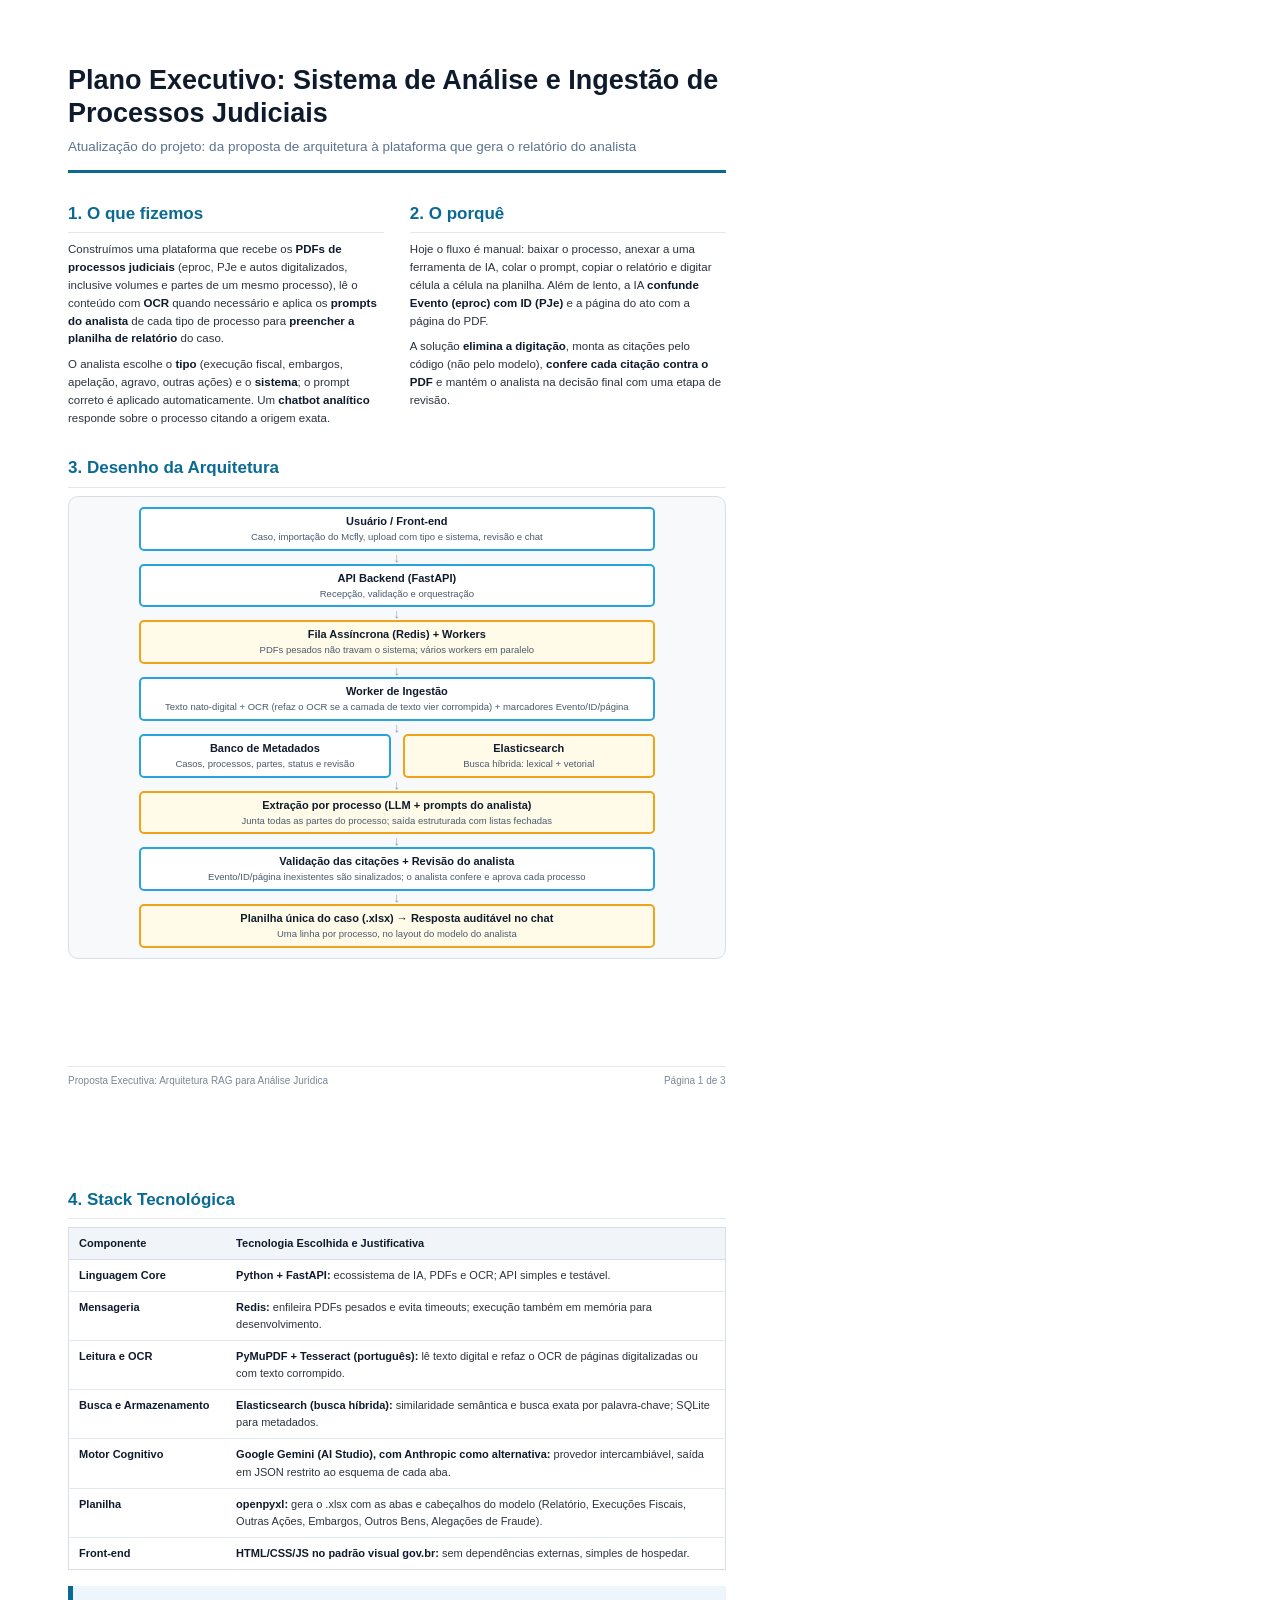
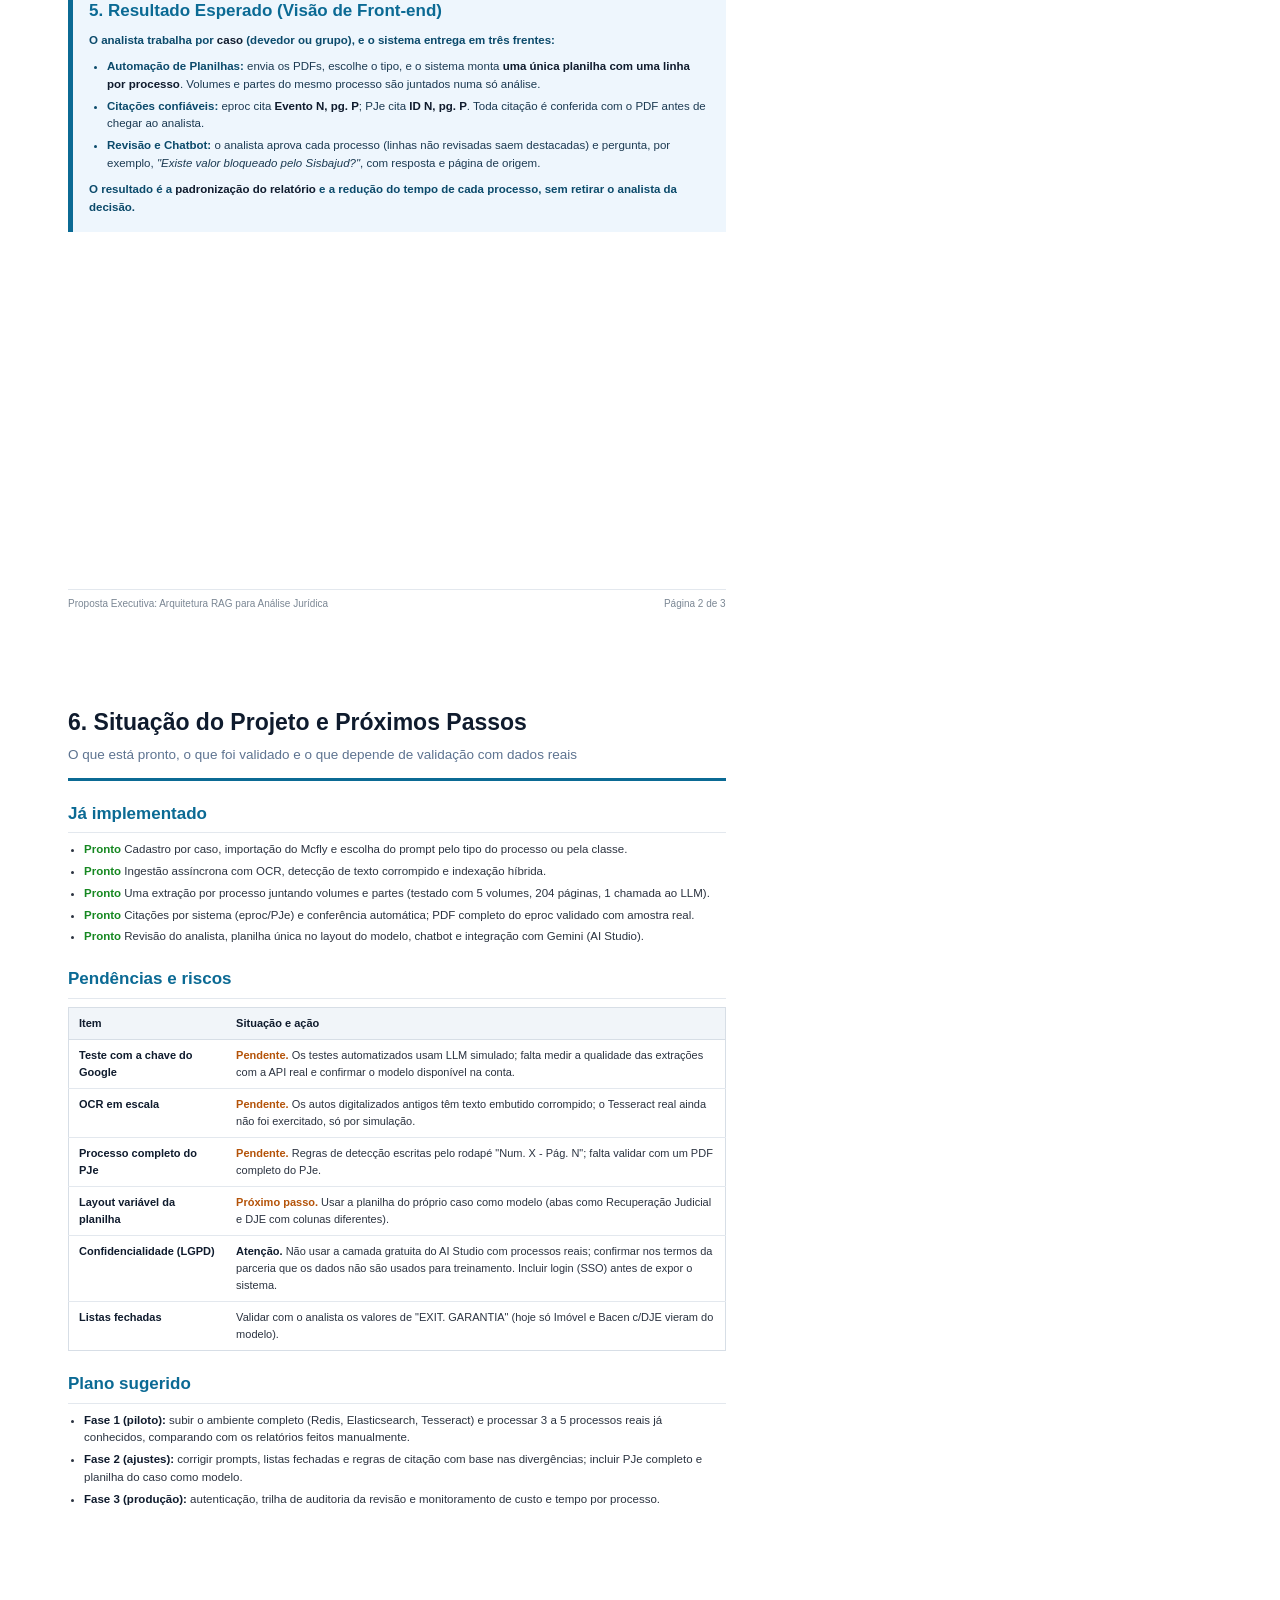
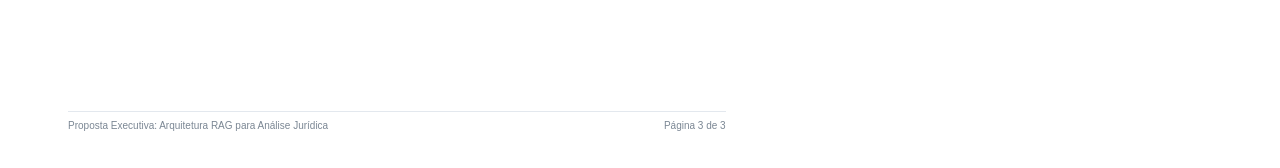
==== docs/apresentacao.html @ 031b1564 "Adiciona apresentação executiva atualizada (PDF e HTML-fonte) Co-Authored-By: Claude Sonnet 5.5 <nor" ====
<!doctype html>
<html lang="pt-BR"><head><meta charset="utf-8"><title>Plano Executivo: Sistema de Análise e Ingestão de Processos Judiciais</title>
<style>
@page{size:A4;margin:0}
*{box-sizing:border-box}
body{margin:0;font-family:Helvetica,Arial,sans-serif;color:#2b3340;font-size:11.5px;line-height:1.55}
.page{width:210mm;height:297mm;padding:17mm 18mm 14mm;position:relative;page-break-after:always;overflow:hidden}
.page:last-child{page-break-after:auto}
h1{font-size:27px;line-height:1.2;color:#0f1b2d;margin:0 0 8px}
.sub{color:#5d7390;font-size:13.5px;margin:0 0 14px;padding-bottom:12px;border-bottom:3px solid #0b6a94}
h2{font-size:17px;color:#0b6a94;margin:20px 0 8px;padding-bottom:5px;border-bottom:1px solid #e3e8ee}
.cols{display:grid;grid-template-columns:1fr 1fr;gap:26px}
.cols h2{margin-top:14px}
p{margin:0 0 8px}
b{color:#0f1b2d}
.diagram{background:#f7f9fb;border:1px solid #d7dee6;border-radius:10px;padding:10px 70px}
.box{border:2px solid #29a3dc;border-radius:5px;background:#fff;text-align:center;padding:4px 10px;font-weight:700;color:#0f1b2d;font-size:11px}
.box small{display:block;font-weight:400;color:#4b5a6d;font-size:9.5px}
.box.y{background:#fffbe8;border-color:#f0a21a}
.arrow{text-align:center;color:#8aa0b6;font-size:13px;line-height:11px;margin:1px 0}
.two{display:grid;grid-template-columns:1fr 1fr;gap:12px}
table{width:100%;border-collapse:collapse;border:1px solid #d7dee6;font-size:11px}
th{background:#f1f5f9;text-align:left;padding:7px 10px;color:#0f1b2d;border-bottom:1px solid #d7dee6}
td{padding:7px 10px;border-top:1px solid #e3e8ee;vertical-align:top}
td:first-child{font-weight:700;color:#0f1b2d;width:24%}
.result{background:#eef6fd;border-left:5px solid #0b6a94;padding:12px 16px 8px;margin-top:16px}
.result h2{border:0;margin:0 0 8px;padding:0}
.result p,.result li{color:#0b4a6b;font-weight:700}
.result ul{margin:4px 0 8px 18px;padding:0}
.result li{margin-bottom:4px}
.result li span{font-weight:400;color:#1c3a52}
.ok{color:#168821;font-weight:700}.wip{color:#b45309;font-weight:700}
ul.t{margin:0 0 8px 16px;padding:0}ul.t li{margin-bottom:4px}
.foot{position:absolute;left:18mm;right:18mm;bottom:9mm;border-top:1px solid #e3e8ee;padding-top:6px;display:flex;justify-content:space-between;color:#7b8794;font-size:10px}
</style></head><body>

<!-- ================= PÁGINA 1 ================= -->
<section class="page">
<h1>Plano Executivo: Sistema de Análise e Ingestão de Processos Judiciais</h1>
<p class="sub">Atualização do projeto: da proposta de arquitetura à plataforma que gera o relatório do analista</p>

<div class="cols">
<div><h2>1. O que fizemos</h2>
<p>Construímos uma plataforma que recebe os <b>PDFs de processos judiciais</b> (eproc, PJe e autos digitalizados, inclusive volumes e partes de um mesmo processo), lê o conteúdo com <b>OCR</b> quando necessário e aplica os <b>prompts do analista</b> de cada tipo de processo para <b>preencher a planilha de relatório</b> do caso.</p>
<p>O analista escolhe o <b>tipo</b> (execução fiscal, embargos, apelação, agravo, outras ações) e o <b>sistema</b>; o prompt correto é aplicado automaticamente. Um <b>chatbot analítico</b> responde sobre o processo citando a origem exata.</p></div>
<div><h2>2. O porquê</h2>
<p>Hoje o fluxo é manual: baixar o processo, anexar a uma ferramenta de IA, colar o prompt, copiar o relatório e digitar célula a célula na planilha. Além de lento, a IA <b>confunde Evento (eproc) com ID (PJe)</b> e a página do ato com a página do PDF.</p>
<p>A solução <b>elimina a digitação</b>, monta as citações pelo código (não pelo modelo), <b>confere cada citação contra o PDF</b> e mantém o analista na decisão final com uma etapa de revisão.</p></div>
</div>

<h2>3. Desenho da Arquitetura</h2>
<div class="diagram">
<div class="box">Usuário / Front-end<small>Caso, importação do Mcfly, upload com tipo e sistema, revisão e chat</small></div><div class="arrow">↓</div>
<div class="box">API Backend (FastAPI)<small>Recepção, validação e orquestração</small></div><div class="arrow">↓</div>
<div class="box y">Fila Assíncrona (Redis) + Workers<small>PDFs pesados não travam o sistema; vários workers em paralelo</small></div><div class="arrow">↓</div>
<div class="box">Worker de Ingestão<small>Texto nato-digital + OCR (refaz o OCR se a camada de texto vier corrompida) + marcadores Evento/ID/página</small></div><div class="arrow">↓</div>
<div class="two">
<div class="box">Banco de Metadados<small>Casos, processos, partes, status e revisão</small></div>
<div class="box y">Elasticsearch<small>Busca híbrida: lexical + vetorial</small></div></div>
<div class="arrow">↓</div>
<div class="box y">Extração por processo (LLM + prompts do analista)<small>Junta todas as partes do processo; saída estruturada com listas fechadas</small></div><div class="arrow">↓</div>
<div class="box">Validação das citações + Revisão do analista<small>Evento/ID/página inexistentes são sinalizados; o analista confere e aprova cada processo</small></div><div class="arrow">↓</div>
<div class="box y">Planilha única do caso (.xlsx) → Resposta auditável no chat<small>Uma linha por processo, no layout do modelo do analista</small></div>
</div>
<div class="foot"><span>Proposta Executiva: Arquitetura RAG para Análise Jurídica</span><span>Página 1 de 3</span></div>
</section>

<!-- ================= PÁGINA 2 ================= -->
<section class="page">
<h2 style="margin-top:0">4. Stack Tecnológica</h2>
<table>
<tr><th>Componente</th><th>Tecnologia Escolhida e Justificativa</th></tr>
<tr><td>Linguagem Core</td><td><b>Python + FastAPI:</b> ecossistema de IA, PDFs e OCR; API simples e testável.</td></tr>
<tr><td>Mensageria</td><td><b>Redis:</b> enfileira PDFs pesados e evita timeouts; execução também em memória para desenvolvimento.</td></tr>
<tr><td>Leitura e OCR</td><td><b>PyMuPDF + Tesseract (português):</b> lê texto digital e refaz o OCR de páginas digitalizadas ou com texto corrompido.</td></tr>
<tr><td>Busca e Armazenamento</td><td><b>Elasticsearch (busca híbrida):</b> similaridade semântica e busca exata por palavra-chave; SQLite para metadados.</td></tr>
<tr><td>Motor Cognitivo</td><td><b>Google Gemini (AI Studio), com Anthropic como alternativa:</b> provedor intercambiável, saída em JSON restrito ao esquema de cada aba.</td></tr>
<tr><td>Planilha</td><td><b>openpyxl:</b> gera o .xlsx com as abas e cabeçalhos do modelo (Relatório, Execuções Fiscais, Outras Ações, Embargos, Outros Bens, Alegações de Fraude).</td></tr>
<tr><td>Front-end</td><td><b>HTML/CSS/JS no padrão visual gov.br:</b> sem dependências externas, simples de hospedar.</td></tr>
</table>

<div class="result">
<h2>5. Resultado Esperado (Visão de Front-end)</h2>
<p>O analista trabalha por <b>caso</b> (devedor ou grupo), e o sistema entrega em três frentes:</p>
<ul>
<li>Automação de Planilhas: <span>envia os PDFs, escolhe o tipo, e o sistema monta <b>uma única planilha com uma linha por processo</b>. Volumes e partes do mesmo processo são juntados numa só análise.</span></li>
<li>Citações confiáveis: <span>eproc cita <b>Evento N, pg. P</b>; PJe cita <b>ID N, pg. P</b>. Toda citação é conferida com o PDF antes de chegar ao analista.</span></li>
<li>Revisão e Chatbot: <span>o analista aprova cada processo (linhas não revisadas saem destacadas) e pergunta, por exemplo, <i>"Existe valor bloqueado pelo Sisbajud?"</i>, com resposta e página de origem.</span></li>
</ul>
<p>O resultado é a <b>padronização do relatório</b> e a redução do tempo de cada processo, sem retirar o analista da decisão.</p>
</div>
<div class="foot"><span>Proposta Executiva: Arquitetura RAG para Análise Jurídica</span><span>Página 2 de 3</span></div>
</section>

<!-- ================= PÁGINA 3 ================= -->
<section class="page">
<h1 style="font-size:23px">6. Situação do Projeto e Próximos Passos</h1>
<p class="sub" style="margin-bottom:6px">O que está pronto, o que foi validado e o que depende de validação com dados reais</p>

<h2>Já implementado</h2>
<ul class="t">
<li><span class="ok">Pronto</span> Cadastro por caso, importação do Mcfly e escolha do prompt pelo tipo do processo ou pela classe.</li>
<li><span class="ok">Pronto</span> Ingestão assíncrona com OCR, detecção de texto corrompido e indexação híbrida.</li>
<li><span class="ok">Pronto</span> Uma extração por processo juntando volumes e partes (testado com 5 volumes, 204 páginas, 1 chamada ao LLM).</li>
<li><span class="ok">Pronto</span> Citações por sistema (eproc/PJe) e conferência automática; PDF completo do eproc validado com amostra real.</li>
<li><span class="ok">Pronto</span> Revisão do analista, planilha única no layout do modelo, chatbot e integração com Gemini (AI Studio).</li>
</ul>

<h2>Pendências e riscos</h2>
<table>
<tr><th>Item</th><th>Situação e ação</th></tr>
<tr><td>Teste com a chave do Google</td><td><span class="wip">Pendente.</span> Os testes automatizados usam LLM simulado; falta medir a qualidade das extrações com a API real e confirmar o modelo disponível na conta.</td></tr>
<tr><td>OCR em escala</td><td><span class="wip">Pendente.</span> Os autos digitalizados antigos têm texto embutido corrompido; o Tesseract real ainda não foi exercitado, só por simulação.</td></tr>
<tr><td>Processo completo do PJe</td><td><span class="wip">Pendente.</span> Regras de detecção escritas pelo rodapé "Num. X - Pág. N"; falta validar com um PDF completo do PJe.</td></tr>
<tr><td>Layout variável da planilha</td><td><span class="wip">Próximo passo.</span> Usar a planilha do próprio caso como modelo (abas como Recuperação Judicial e DJE com colunas diferentes).</td></tr>
<tr><td>Confidencialidade (LGPD)</td><td><b>Atenção.</b> Não usar a camada gratuita do AI Studio com processos reais; confirmar nos termos da parceria que os dados não são usados para treinamento. Incluir login (SSO) antes de expor o sistema.</td></tr>
<tr><td>Listas fechadas</td><td>Validar com o analista os valores de "EXIT. GARANTIA" (hoje só Imóvel e Bacen c/DJE vieram do modelo).</td></tr>
</table>

<h2>Plano sugerido</h2>
<ul class="t">
<li><b>Fase 1 (piloto):</b> subir o ambiente completo (Redis, Elasticsearch, Tesseract) e processar 3 a 5 processos reais já conhecidos, comparando com os relatórios feitos manualmente.</li>
<li><b>Fase 2 (ajustes):</b> corrigir prompts, listas fechadas e regras de citação com base nas divergências; incluir PJe completo e planilha do caso como modelo.</li>
<li><b>Fase 3 (produção):</b> autenticação, trilha de auditoria da revisão e monitoramento de custo e tempo por processo.</li>
</ul>
<div class="foot"><span>Proposta Executiva: Arquitetura RAG para Análise Jurídica</span><span>Página 3 de 3</span></div>
</section>
</body></html>
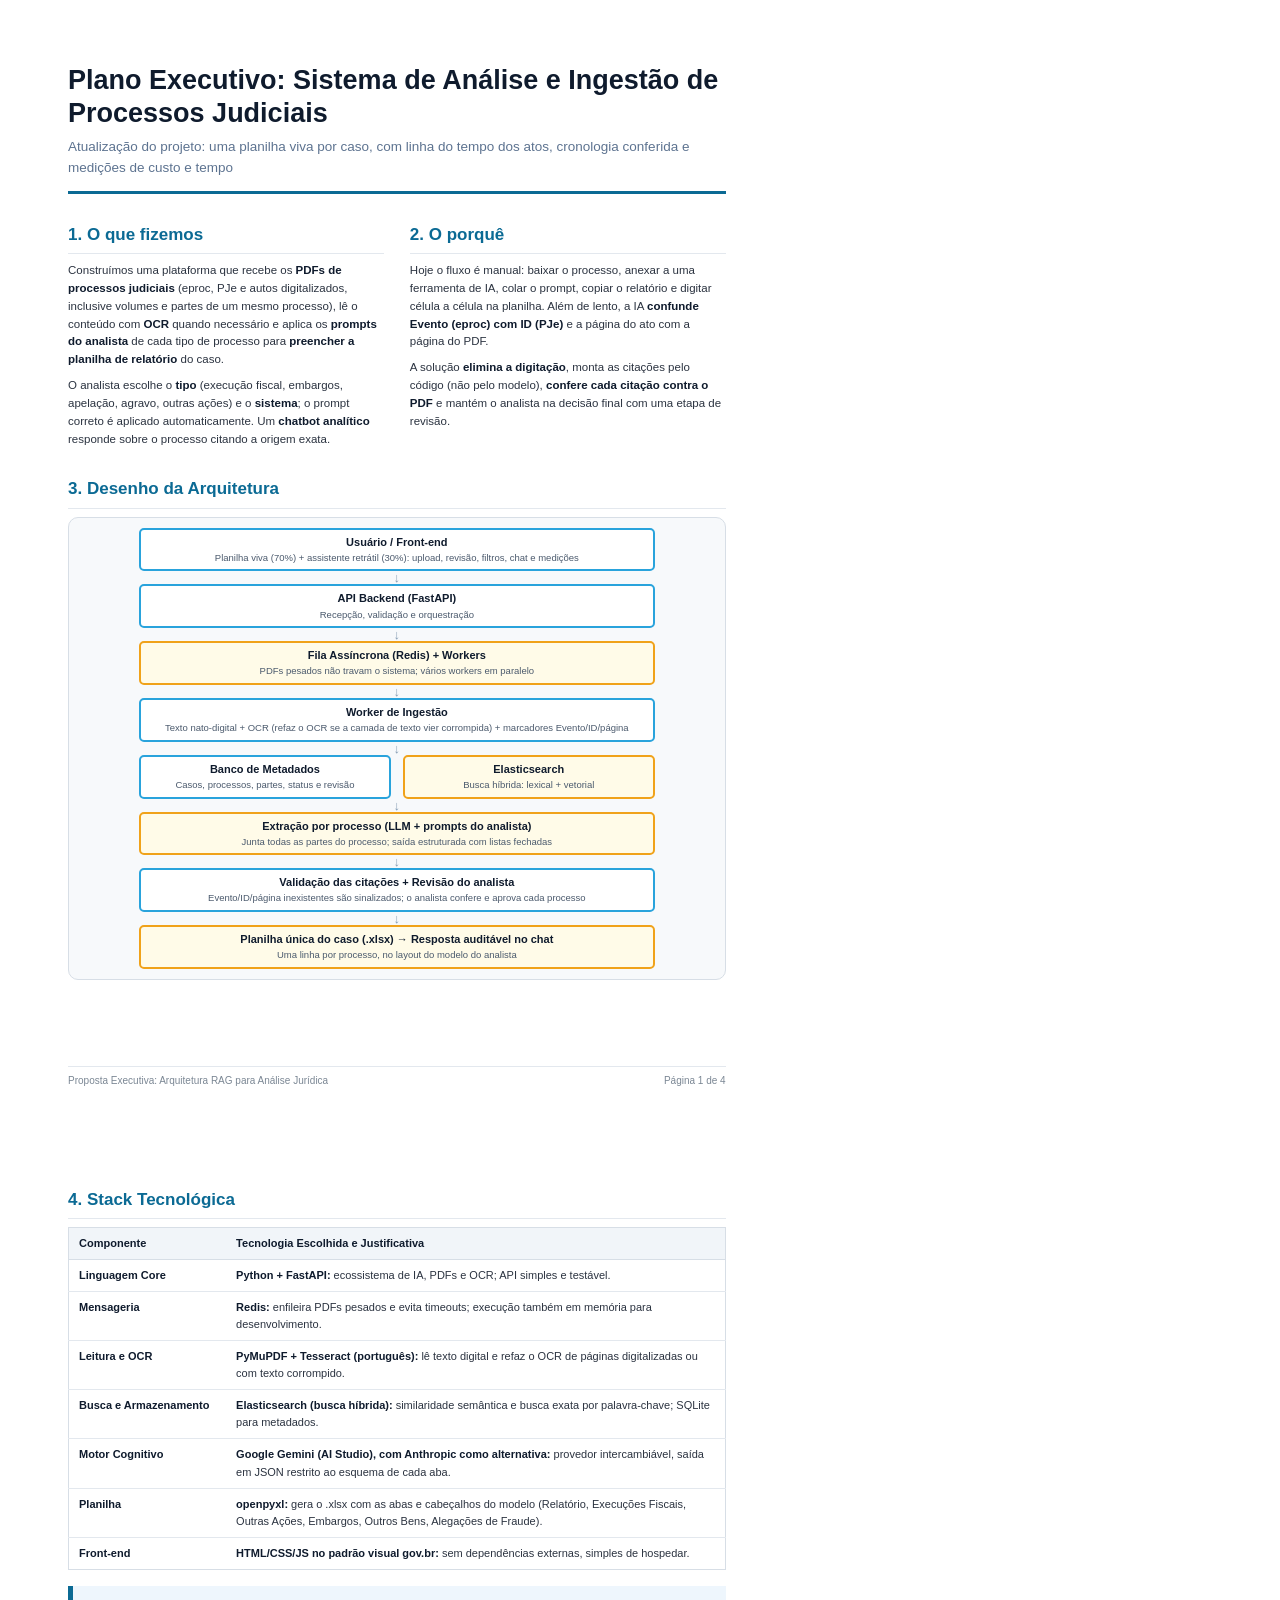
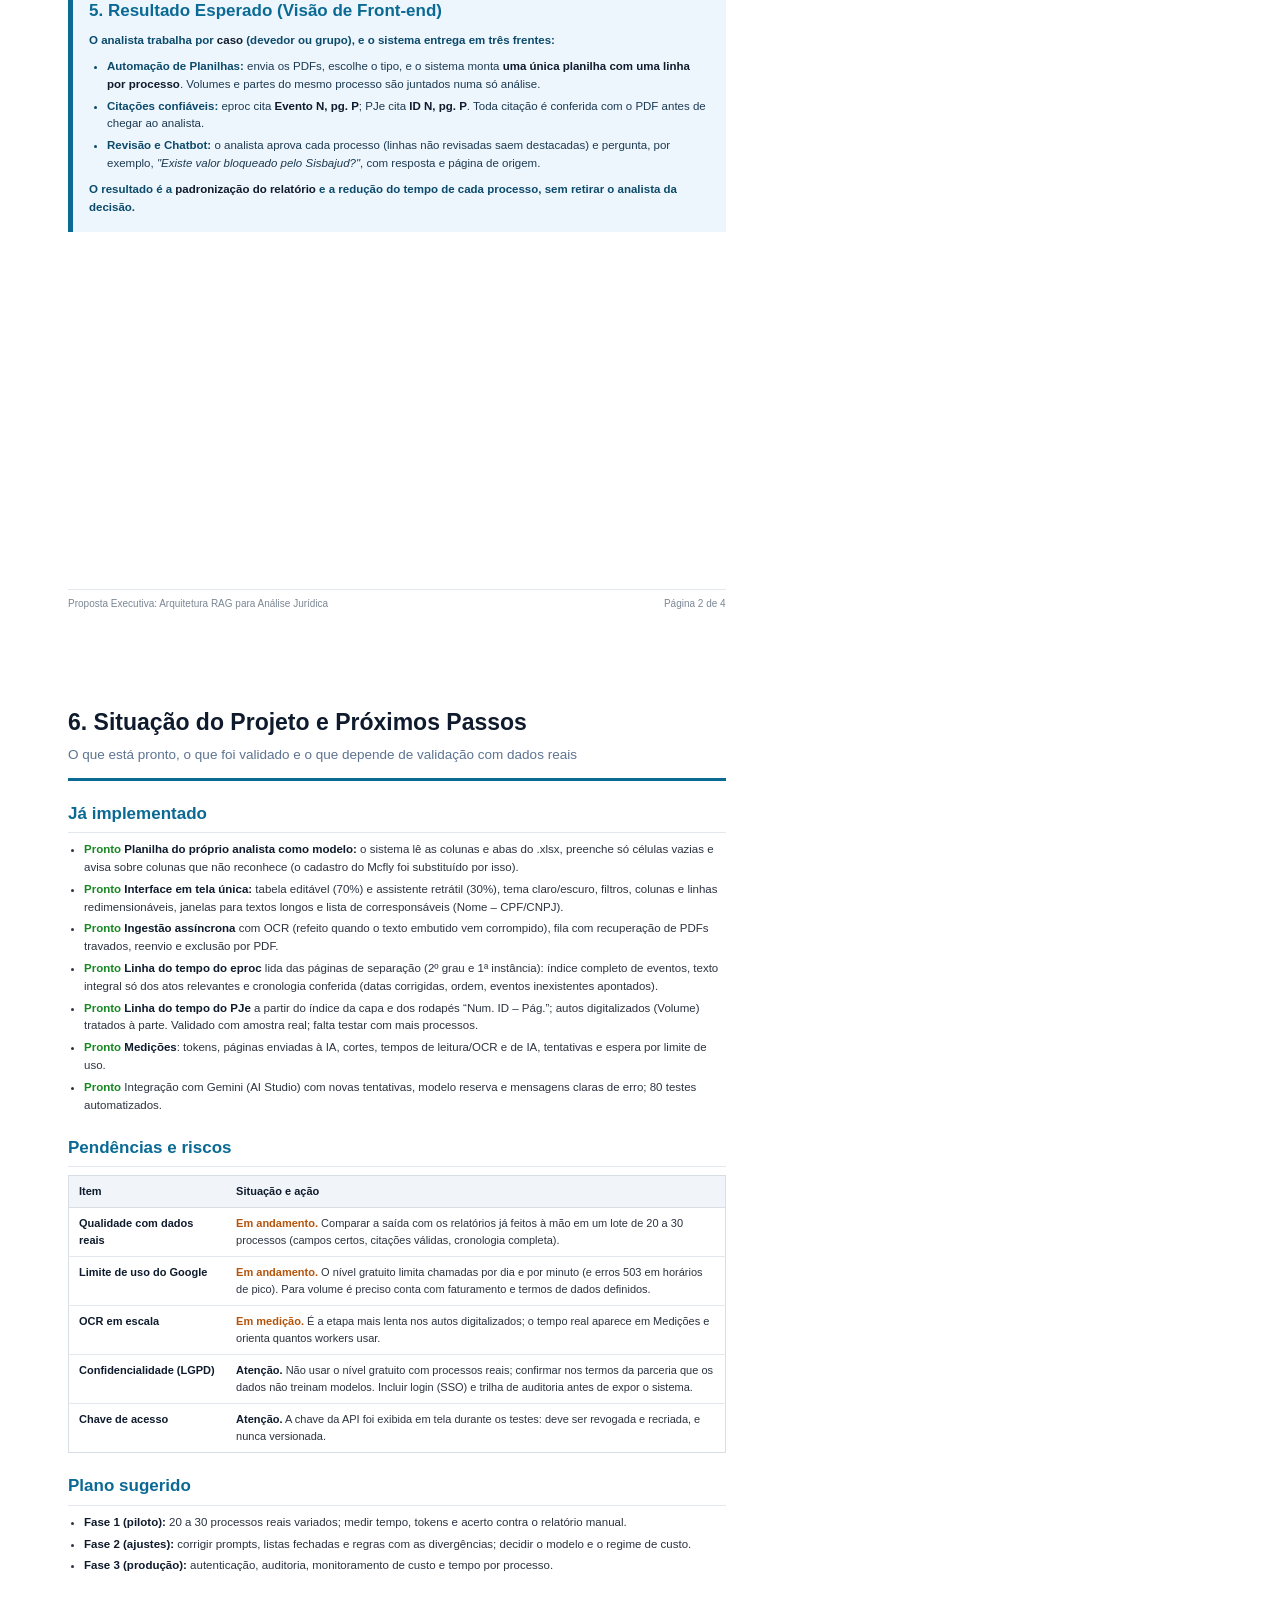
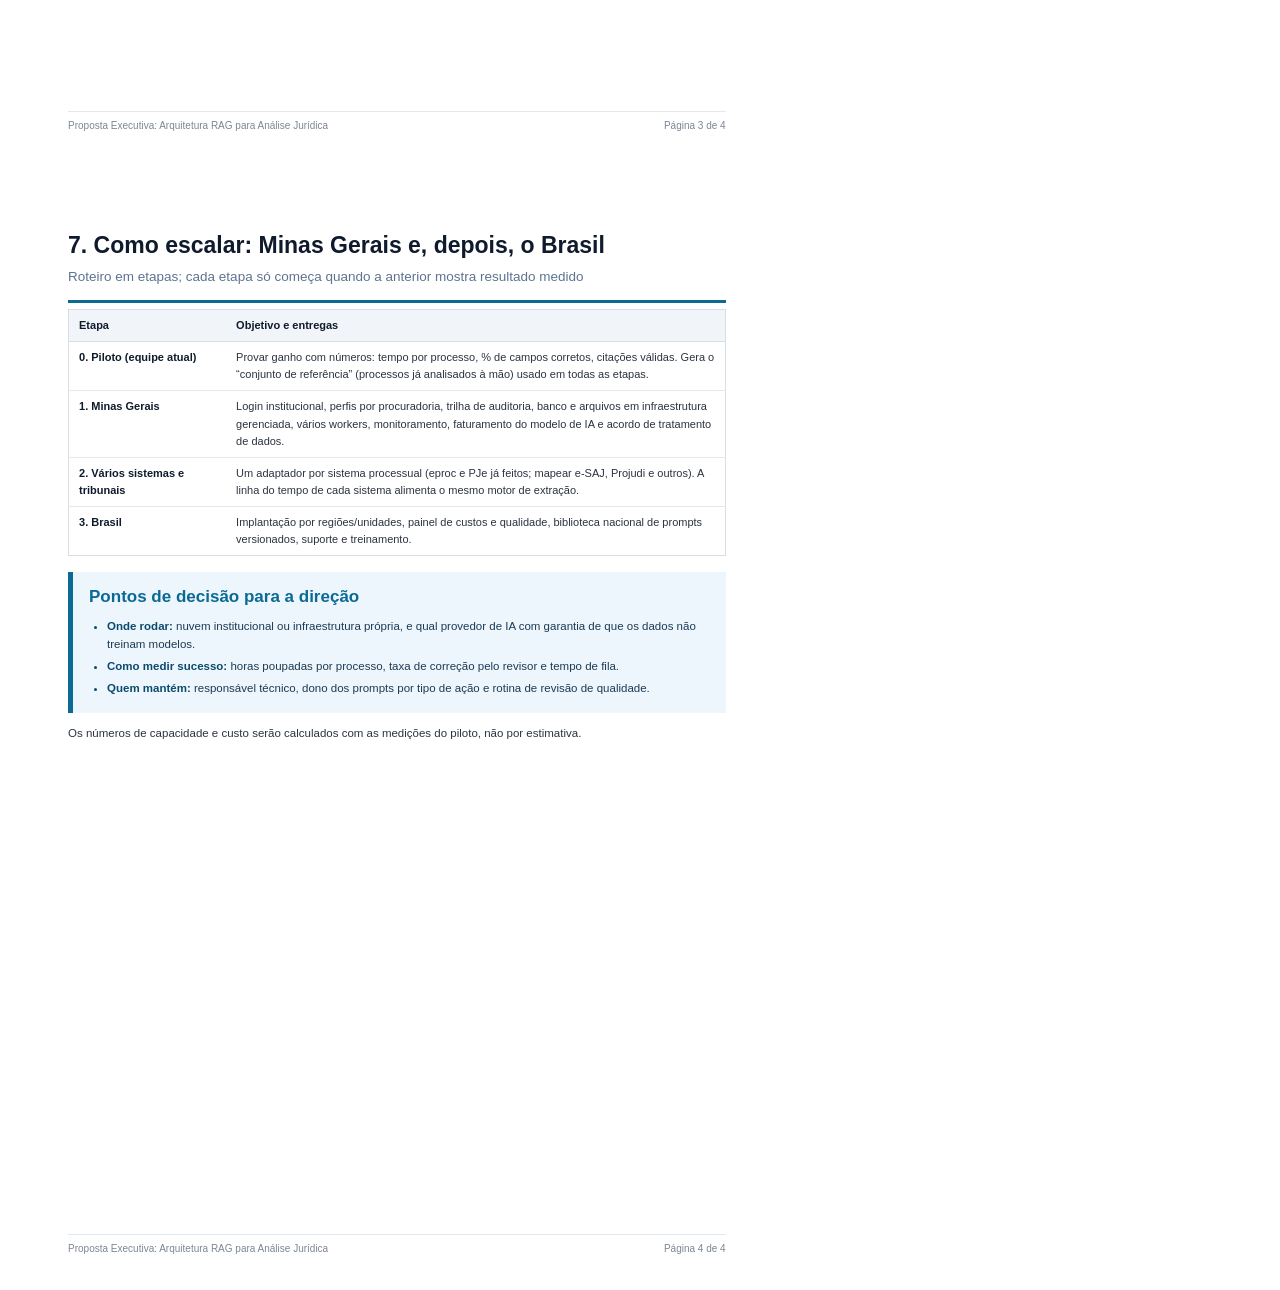
==== commit 8510f07b: "Docs: apresentação executiva atualizada (4 págs.) e guia de estudo, escala e portfólio (PDF) Co-Auth" ====
--- a/docs/apresentacao.html
+++ b/docs/apresentacao.html
@@ -37,7 +37,7 @@
 <!-- ================= PÁGINA 1 ================= -->
 <section class="page">
 <h1>Plano Executivo: Sistema de Análise e Ingestão de Processos Judiciais</h1>
-<p class="sub">Atualização do projeto: da proposta de arquitetura à plataforma que gera o relatório do analista</p>
+<p class="sub">Atualização do projeto: uma planilha viva por caso, com linha do tempo dos atos, cronologia conferida e medições de custo e tempo</p>
 
 <div class="cols">
 <div><h2>1. O que fizemos</h2>
@@ -50,7 +50,7 @@
 
 <h2>3. Desenho da Arquitetura</h2>
 <div class="diagram">
-<div class="box">Usuário / Front-end<small>Caso, importação do Mcfly, upload com tipo e sistema, revisão e chat</small></div><div class="arrow">↓</div>
+<div class="box">Usuário / Front-end<small>Planilha viva (70%) + assistente retrátil (30%): upload, revisão, filtros, chat e medições</small></div><div class="arrow">↓</div>
 <div class="box">API Backend (FastAPI)<small>Recepção, validação e orquestração</small></div><div class="arrow">↓</div>
 <div class="box y">Fila Assíncrona (Redis) + Workers<small>PDFs pesados não travam o sistema; vários workers em paralelo</small></div><div class="arrow">↓</div>
 <div class="box">Worker de Ingestão<small>Texto nato-digital + OCR (refaz o OCR se a camada de texto vier corrompida) + marcadores Evento/ID/página</small></div><div class="arrow">↓</div>
@@ -62,7 +62,7 @@
 <div class="box">Validação das citações + Revisão do analista<small>Evento/ID/página inexistentes são sinalizados; o analista confere e aprova cada processo</small></div><div class="arrow">↓</div>
 <div class="box y">Planilha única do caso (.xlsx) → Resposta auditável no chat<small>Uma linha por processo, no layout do modelo do analista</small></div>
 </div>
-<div class="foot"><span>Proposta Executiva: Arquitetura RAG para Análise Jurídica</span><span>Página 1 de 3</span></div>
+<div class="foot"><span>Proposta Executiva: Arquitetura RAG para Análise Jurídica</span><span>Página 1 de 4</span></div>
 </section>
 
 <!-- ================= PÁGINA 2 ================= -->
@@ -89,7 +89,7 @@
 </ul>
 <p>O resultado é a <b>padronização do relatório</b> e a redução do tempo de cada processo, sem retirar o analista da decisão.</p>
 </div>
-<div class="foot"><span>Proposta Executiva: Arquitetura RAG para Análise Jurídica</span><span>Página 2 de 3</span></div>
+<div class="foot"><span>Proposta Executiva: Arquitetura RAG para Análise Jurídica</span><span>Página 2 de 4</span></div>
 </section>
 
 <!-- ================= PÁGINA 3 ================= -->
@@ -99,30 +99,54 @@
 
 <h2>Já implementado</h2>
 <ul class="t">
-<li><span class="ok">Pronto</span> Cadastro por caso, importação do Mcfly e escolha do prompt pelo tipo do processo ou pela classe.</li>
-<li><span class="ok">Pronto</span> Ingestão assíncrona com OCR, detecção de texto corrompido e indexação híbrida.</li>
-<li><span class="ok">Pronto</span> Uma extração por processo juntando volumes e partes (testado com 5 volumes, 204 páginas, 1 chamada ao LLM).</li>
-<li><span class="ok">Pronto</span> Citações por sistema (eproc/PJe) e conferência automática; PDF completo do eproc validado com amostra real.</li>
-<li><span class="ok">Pronto</span> Revisão do analista, planilha única no layout do modelo, chatbot e integração com Gemini (AI Studio).</li>
+<li><span class="ok">Pronto</span> <b>Planilha do próprio analista como modelo:</b> o sistema lê as colunas e abas do .xlsx, preenche só células vazias e avisa sobre colunas que não reconhece (o cadastro do Mcfly foi substituído por isso).</li>
+<li><span class="ok">Pronto</span> <b>Interface em tela única:</b> tabela editável (70%) e assistente retrátil (30%), tema claro/escuro, filtros, colunas e linhas redimensionáveis, janelas para textos longos e lista de corresponsáveis (Nome – CPF/CNPJ).</li>
+<li><span class="ok">Pronto</span> <b>Ingestão assíncrona</b> com OCR (refeito quando o texto embutido vem corrompido), fila com recuperação de PDFs travados, reenvio e exclusão por PDF.</li>
+<li><span class="ok">Pronto</span> <b>Linha do tempo do eproc</b> lida das páginas de separação (2º grau e 1ª instância): índice completo de eventos, texto integral só dos atos relevantes e cronologia conferida (datas corrigidas, ordem, eventos inexistentes apontados).</li>
+<li><span class="ok">Pronto</span> <b>Linha do tempo do PJe</b> a partir do índice da capa e dos rodapés “Num. ID – Pág.”; autos digitalizados (Volume) tratados à parte. Validado com amostra real; falta testar com mais processos.</li>
+<li><span class="ok">Pronto</span> <b>Medições</b>: tokens, páginas enviadas à IA, cortes, tempos de leitura/OCR e de IA, tentativas e espera por limite de uso.</li>
+<li><span class="ok">Pronto</span> Integração com Gemini (AI Studio) com novas tentativas, modelo reserva e mensagens claras de erro; 80 testes automatizados.</li>
 </ul>
 
 <h2>Pendências e riscos</h2>
 <table>
 <tr><th>Item</th><th>Situação e ação</th></tr>
-<tr><td>Teste com a chave do Google</td><td><span class="wip">Pendente.</span> Os testes automatizados usam LLM simulado; falta medir a qualidade das extrações com a API real e confirmar o modelo disponível na conta.</td></tr>
-<tr><td>OCR em escala</td><td><span class="wip">Pendente.</span> Os autos digitalizados antigos têm texto embutido corrompido; o Tesseract real ainda não foi exercitado, só por simulação.</td></tr>
-<tr><td>Processo completo do PJe</td><td><span class="wip">Pendente.</span> Regras de detecção escritas pelo rodapé "Num. X - Pág. N"; falta validar com um PDF completo do PJe.</td></tr>
-<tr><td>Layout variável da planilha</td><td><span class="wip">Próximo passo.</span> Usar a planilha do próprio caso como modelo (abas como Recuperação Judicial e DJE com colunas diferentes).</td></tr>
-<tr><td>Confidencialidade (LGPD)</td><td><b>Atenção.</b> Não usar a camada gratuita do AI Studio com processos reais; confirmar nos termos da parceria que os dados não são usados para treinamento. Incluir login (SSO) antes de expor o sistema.</td></tr>
-<tr><td>Listas fechadas</td><td>Validar com o analista os valores de "EXIT. GARANTIA" (hoje só Imóvel e Bacen c/DJE vieram do modelo).</td></tr>
+<tr><td>Qualidade com dados reais</td><td><span class="wip">Em andamento.</span> Comparar a saída com os relatórios já feitos à mão em um lote de 20 a 30 processos (campos certos, citações válidas, cronologia completa).</td></tr>
+<tr><td>Limite de uso do Google</td><td><span class="wip">Em andamento.</span> O nível gratuito limita chamadas por dia e por minuto (e erros 503 em horários de pico). Para volume é preciso conta com faturamento e termos de dados definidos.</td></tr>
+<tr><td>OCR em escala</td><td><span class="wip">Em medição.</span> É a etapa mais lenta nos autos digitalizados; o tempo real aparece em Medições e orienta quantos workers usar.</td></tr>
+<tr><td>Confidencialidade (LGPD)</td><td><b>Atenção.</b> Não usar o nível gratuito com processos reais; confirmar nos termos da parceria que os dados não treinam modelos. Incluir login (SSO) e trilha de auditoria antes de expor o sistema.</td></tr>
+<tr><td>Chave de acesso</td><td><b>Atenção.</b> A chave da API foi exibida em tela durante os testes: deve ser revogada e recriada, e nunca versionada.</td></tr>
 </table>
 
 <h2>Plano sugerido</h2>
 <ul class="t">
-<li><b>Fase 1 (piloto):</b> subir o ambiente completo (Redis, Elasticsearch, Tesseract) e processar 3 a 5 processos reais já conhecidos, comparando com os relatórios feitos manualmente.</li>
-<li><b>Fase 2 (ajustes):</b> corrigir prompts, listas fechadas e regras de citação com base nas divergências; incluir PJe completo e planilha do caso como modelo.</li>
-<li><b>Fase 3 (produção):</b> autenticação, trilha de auditoria da revisão e monitoramento de custo e tempo por processo.</li>
+<li><b>Fase 1 (piloto):</b> 20 a 30 processos reais variados; medir tempo, tokens e acerto contra o relatório manual.</li>
+<li><b>Fase 2 (ajustes):</b> corrigir prompts, listas fechadas e regras com as divergências; decidir o modelo e o regime de custo.</li>
+<li><b>Fase 3 (produção):</b> autenticação, auditoria, monitoramento de custo e tempo por processo.</li>
 </ul>
-<div class="foot"><span>Proposta Executiva: Arquitetura RAG para Análise Jurídica</span><span>Página 3 de 3</span></div>
+<div class="foot"><span>Proposta Executiva: Arquitetura RAG para Análise Jurídica</span><span>Página 3 de 4</span></div>
+</section>
+
+<!-- ================= PÁGINA 4 ================= -->
+<section class="page">
+<h1 style="font-size:23px">7. Como escalar: Minas Gerais e, depois, o Brasil</h1>
+<p class="sub" style="margin-bottom:6px">Roteiro em etapas; cada etapa só começa quando a anterior mostra resultado medido</p>
+<table>
+<tr><th>Etapa</th><th>Objetivo e entregas</th></tr>
+<tr><td>0. Piloto (equipe atual)</td><td>Provar ganho com números: tempo por processo, % de campos corretos, citações válidas. Gera o “conjunto de referência” (processos já analisados à mão) usado em todas as etapas.</td></tr>
+<tr><td>1. Minas Gerais</td><td>Login institucional, perfis por procuradoria, trilha de auditoria, banco e arquivos em infraestrutura gerenciada, vários workers, monitoramento, faturamento do modelo de IA e acordo de tratamento de dados.</td></tr>
+<tr><td>2. Vários sistemas e tribunais</td><td>Um adaptador por sistema processual (eproc e PJe já feitos; mapear e-SAJ, Projudi e outros). A linha do tempo de cada sistema alimenta o mesmo motor de extração.</td></tr>
+<tr><td>3. Brasil</td><td>Implantação por regiões/unidades, painel de custos e qualidade, biblioteca nacional de prompts versionados, suporte e treinamento.</td></tr>
+</table>
+<div class="result">
+<h2>Pontos de decisão para a direção</h2>
+<ul>
+<li>Onde rodar: <span>nuvem institucional ou infraestrutura própria, e qual provedor de IA com garantia de que os dados não treinam modelos.</span></li>
+<li>Como medir sucesso: <span>horas poupadas por processo, taxa de correção pelo revisor e tempo de fila.</span></li>
+<li>Quem mantém: <span>responsável técnico, dono dos prompts por tipo de ação e rotina de revisão de qualidade.</span></li>
+</ul>
+</div>
+<p style="margin-top:12px">Os números de capacidade e custo serão calculados com as medições do piloto, não por estimativa.</p>
+<div class="foot"><span>Proposta Executiva: Arquitetura RAG para Análise Jurídica</span><span>Página 4 de 4</span></div>
 </section>
 </body></html>
